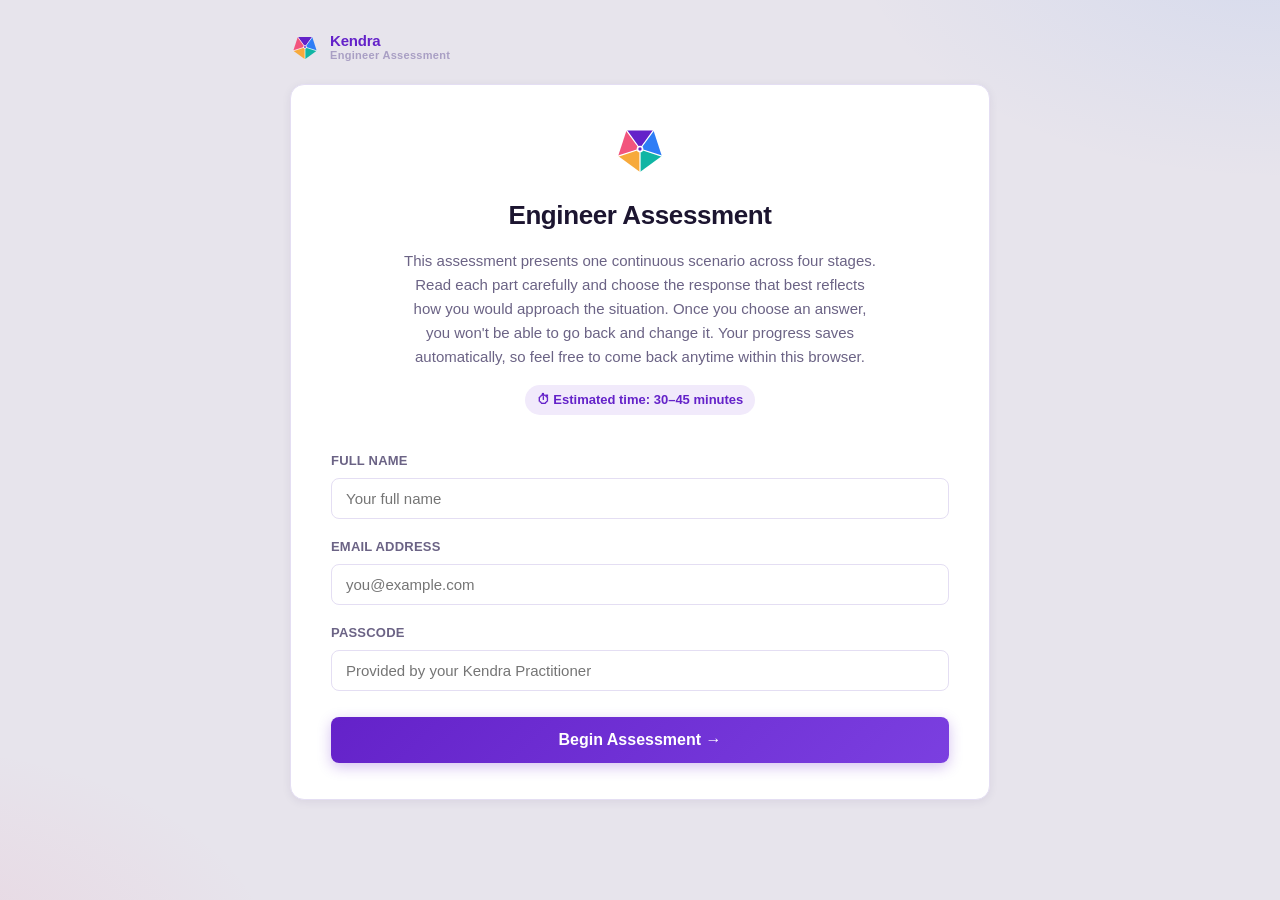
==== scenario-assessment-sunny-bay/index.html @ 3c0d1e3d "Add Sunny Bay Park engineer assessment frontend Content-free public frontend for the new 4-stage/24-" ====
<!DOCTYPE html>
<html lang="en">
<head>
<meta charset="UTF-8">
<meta name="viewport" content="width=device-width, initial-scale=1.0">
<title>Engineer Assessment</title>
<link rel="stylesheet" href="style.css">
</head>
<body>

<!-- Kendra Focal Pentagon mark, shared defs -->
<svg width="0" height="0" style="position:absolute" aria-hidden="true">
  <defs>
    <symbol id="kendra-mark" viewBox="0 0 200 200">
      <path d="M100 100 L51.8 33.7 L148.2 33.7 Z" fill="#6422C9"/>
      <path d="M100 100 L148.2 33.7 L178 125.3 Z" fill="#2E7DF6"/>
      <path d="M100 100 L178 125.3 L100 182 Z" fill="#10B5A4"/>
      <path d="M100 100 L100 182 L22 125.3 Z" fill="#F7A93B"/>
      <path d="M100 100 L22 125.3 L51.8 33.7 Z" fill="#F2547D"/>
      <g stroke="#fff" stroke-width="4.5" stroke-linecap="round">
        <line x1="100" y1="100" x2="51.8" y2="33.7"/>
        <line x1="100" y1="100" x2="148.2" y2="33.7"/>
        <line x1="100" y1="100" x2="178" y2="125.3"/>
        <line x1="100" y1="100" x2="100" y2="182"/>
        <line x1="100" y1="100" x2="22" y2="125.3"/>
      </g>
      <circle cx="100" cy="100" r="12" fill="#fff"/>
      <circle cx="100" cy="100" r="6" fill="#6422C9"/>
    </symbol>
  </defs>
</svg>

<div class="app-shell">

  <div class="app-header">
    <svg width="30" height="30" viewBox="0 0 200 200"><use href="#kendra-mark"/></svg>
    <div class="app-header-text">
      <div class="app-header-title">Kendra</div>
      <div class="app-header-sub">Engineer Assessment</div>
    </div>
  </div>

  <!-- ── WELCOME ── -->
  <div id="screen-welcome" class="screen active">
    <div class="card">
      <div class="welcome-header">
        <div class="icon"><svg class="kendra-mark" width="56" height="56" viewBox="0 0 200 200"><use href="#kendra-mark"/></svg></div>
        <h1>Engineer Assessment</h1>
        <p>This assessment presents one continuous scenario across four stages. Read each part carefully and choose the response that best reflects how you would approach the situation. Once you choose an answer, you won't be able to go back and change it. Your progress saves automatically, so feel free to come back anytime within this browser.</p>
        <div class="time-badge">⏱ Estimated time: 30–45 minutes</div>
      </div>

      <div class="resume-notice" id="resume-notice">
        <strong>Welcome back!</strong> You have a saved session, your progress has been restored. You can continue where you left off.
      </div>

      <div class="load-error" id="load-error"></div>

      <div class="field">
        <label for="input-name">Full Name</label>
        <input type="text" id="input-name" placeholder="Your full name" autocomplete="name">
        <div class="field-error" id="error-name">Please enter your name.</div>
      </div>
      <div class="field">
        <label for="input-email">Email Address</label>
        <input type="email" id="input-email" placeholder="you@example.com" autocomplete="email">
        <div class="field-error" id="error-email">Please enter a valid email address.</div>
      </div>
      <div class="field" id="field-passcode">
        <label for="input-passcode">Passcode</label>
        <input type="password" id="input-passcode" placeholder="Provided by your Kendra Practitioner" autocomplete="off">
        <div class="field-error" id="error-passcode">Please enter the passcode.</div>
      </div>

      <button class="btn btn-primary" id="btn-begin">
        <span id="begin-label">Begin Assessment →</span>
        <span class="spinner" id="begin-spinner"></span>
      </button>
    </div>
  </div>

  <!-- ── SCENARIO (rendered dynamically) ── -->
  <div id="screen-scenario" class="screen">
    <!-- populated by JS -->
  </div>

  <!-- ── REVIEW ── -->
  <div id="screen-review" class="screen">
    <div class="card">
      <div class="review-header">
        <h2 id="review-greeting">Almost done!</h2>
        <p>Please review your answers below before submitting.</p>
      </div>
      <div id="review-scenarios-list"></div>
      <div class="review-info" id="review-identity"></div>
      <div class="review-warning" id="review-skipped-warning"></div>
      <div style="margin-top:28px;">
        <p style="font-size:13px;color:var(--text-muted);margin-bottom:12px;">Once submitted, your answers cannot be changed.</p>
        <button class="btn btn-primary" id="btn-submit">
          <span id="submit-label">Submit Assessment</span>
          <span class="spinner" id="submit-spinner"></span>
        </button>
        <div class="submit-error" id="submit-error">
          Something went wrong submitting your responses. Please try again, or contact the assessment administrator.
        </div>
      </div>
    </div>
  </div>

  <!-- ── THANK YOU ── -->
  <div id="screen-thankyou" class="screen">
    <div class="card">
      <div class="thankyou-center">
        <div class="confetti-field" id="confetti-field"></div>
        <div class="thankyou-icon"><svg width="64" height="64" viewBox="0 0 200 200"><use href="#kendra-mark"/></svg></div>
        <h2 id="thankyou-name">Thank you!</h2>
        <p>Your responses have been submitted.<br>You'll hear from us soon.</p>
      </div>
    </div>
  </div>

</div><!-- /app-shell -->

<!-- ── Image lightbox (click-to-enlarge the top question image) ── -->
<div class="image-lightbox" id="image-lightbox" aria-hidden="true">
  <div id="image-lightbox-content"></div>
</div>

<script src="app.js"></script>
</body>
</html>
---- scenario-assessment-sunny-bay/style.css ----
/* ── Reset & base ── */
*, *::before, *::after { box-sizing: border-box; margin: 0; padding: 0; }

:root {
  /* Kendra brand, Focal Five */
  --k-purple: #6422C9;
  --k-blue:   #2E7DF6;
  --k-teal:   #10B5A4;
  --k-gold:   #F7A93B;
  --k-coral:  #F2547D;

  --bg: #E7E4EC;
  --surface: #FFFFFF;
  --border: #E4DEF3;
  --text-primary: #1C1530;
  --text-secondary: #6B6385;
  --text-muted: #A99FC4;
  --accent: #6422C9;
  --accent-hover: #4E1AA0;
  --accent-light: #F1EAFB;
  --success: #10B5A4;
  --success-light: #E3F7F4;
  --warning: #C97A0E;
  --warning-light: #FDF0DA;
  --skip-color: #8B81AB;
  --skipped-bg: #F3F0FA;
  --radius: 14px;
  --radius-sm: 8px;
  --shadow: 0 1px 3px rgba(38,18,80,.08), 0 4px 20px rgba(38,18,80,.07);
  --shadow-card: 0 2px 10px rgba(38,18,80,.07);
  --font: 'Plus Jakarta Sans', -apple-system, BlinkMacSystemFont, 'Segoe UI', sans-serif;
  --mono: 'JetBrains Mono', 'Fira Code', monospace;
  --transition: 180ms cubic-bezier(.4,0,.2,1);
}

@import url('https://fonts.googleapis.com/css2?family=Plus+Jakarta+Sans:wght@500;600;700;800&display=swap');

html { scroll-behavior: smooth; }

body {
  font-family: var(--font);
  background:
    radial-gradient(720px 420px at 100% -8%, rgba(46,125,246,.10), transparent 60%),
    radial-gradient(640px 380px at -8% 108%, rgba(242,84,125,.10), transparent 60%),
    var(--bg);
  background-attachment: fixed;
  color: var(--text-primary);
  min-height: 100vh;
  line-height: 1.6;
  font-size: 15px;
  -webkit-font-smoothing: antialiased;
}

@media (prefers-reduced-motion: reduce) {
  *, *::before, *::after { animation-duration: .001ms !important; animation-iteration-count: 1 !important; transition-duration: .001ms !important; scroll-behavior: auto !important; }
}

/* ── Kendra pentagon mark (shared defs) ── */
.kendra-mark { display: block; }
@keyframes markPulse {
  0%, 100% { transform: scale(1) rotate(0deg); }
  50% { transform: scale(1.05) rotate(3deg); }
}
@keyframes fadeInUp {
  from { opacity: 0; transform: translateY(14px); }
  to   { opacity: 1; transform: translateY(0); }
}
@keyframes popIn {
  0% { opacity: 0; transform: scale(.85); }
  60% { opacity: 1; transform: scale(1.04); }
  100% { transform: scale(1); }
}
@keyframes confettiFall {
  0%   { transform: translateY(-20px) rotate(0deg); opacity: 1; }
  100% { transform: translateY(240px) rotate(280deg); opacity: 0; }
}

/* ── Layout shell ── */
.app-shell {
  max-width: 740px;
  margin: 0 auto;
  padding: 32px 20px 80px;
}

/* ── Persistent Kendra header ── */
.app-header {
  display: flex;
  align-items: center;
  gap: 10px;
  margin-bottom: 22px;
}
.app-header svg { flex-shrink: 0; }
.app-header-text { display: flex; flex-direction: column; line-height: 1.15; }
.app-header-title {
  font-size: 15px;
  font-weight: 800;
  letter-spacing: -.2px;
  color: var(--k-purple);
}
.app-header-sub {
  font-size: 11px;
  font-weight: 600;
  letter-spacing: .3px;
  color: var(--text-muted);
}

/* ── Screen visibility ── */
.screen { display: none; }
.screen.active { display: block; }

/* ── Card ── */
.card {
  background: var(--surface);
  border: 1px solid var(--border);
  border-radius: var(--radius);
  box-shadow: var(--shadow-card);
  padding: 36px 40px;
  margin-bottom: 20px;
  animation: fadeInUp 420ms cubic-bezier(.4,0,.2,1) both;
}
@media (max-width: 600px) {
  .card { padding: 24px 20px; }
}

/* ── Welcome screen ── */
.welcome-header {
  text-align: center;
  margin-bottom: 36px;
}
.welcome-header .icon {
  margin-bottom: 18px;
  display: flex;
  justify-content: center;
}
.welcome-header .icon svg {
  animation: markPulse 3.6s ease-in-out infinite;
}
.welcome-header h1 {
  font-size: 26px;
  font-weight: 700;
  letter-spacing: -.4px;
  color: var(--text-primary);
  margin-bottom: 12px;
}
.welcome-header p {
  color: var(--text-secondary);
  font-size: 15px;
  max-width: 480px;
  margin: 0 auto 16px;
}
.time-badge {
  display: inline-flex;
  align-items: center;
  gap: 6px;
  background: var(--accent-light);
  color: var(--accent);
  font-size: 13px;
  font-weight: 600;
  padding: 5px 12px;
  border-radius: 20px;
}
.resume-notice {
  background: var(--warning-light);
  border: 1px solid #F3D391;
  border-radius: var(--radius-sm);
  padding: 12px 16px;
  font-size: 13px;
  color: var(--warning);
  margin-bottom: 20px;
  display: none;
}
.resume-notice.visible { display: block; }

/* ── Form fields ── */
.field { margin-bottom: 18px; }
.field label {
  display: block;
  font-size: 13px;
  font-weight: 600;
  color: var(--text-secondary);
  margin-bottom: 6px;
  letter-spacing: .2px;
  text-transform: uppercase;
}
.field input {
  width: 100%;
  padding: 11px 14px;
  border: 1.5px solid var(--border);
  border-radius: var(--radius-sm);
  font-size: 15px;
  font-family: var(--font);
  color: var(--text-primary);
  background: var(--surface);
  outline: none;
  transition: border-color var(--transition), box-shadow var(--transition);
}
.field input:focus {
  border-color: var(--accent);
  box-shadow: 0 0 0 3px rgba(100,34,201,.14);
}
.field input.error { border-color: #DC2626; }
.field-error {
  font-size: 12px;
  color: #DC2626;
  margin-top: 4px;
  display: none;
}
.field-error.visible { display: block; }

/* ── Buttons ── */
.btn {
  display: inline-flex;
  align-items: center;
  justify-content: center;
  gap: 8px;
  padding: 12px 24px;
  border-radius: var(--radius-sm);
  font-size: 15px;
  font-weight: 600;
  font-family: var(--font);
  cursor: pointer;
  border: none;
  transition: all var(--transition);
  text-decoration: none;
}
.btn-primary {
  background: linear-gradient(135deg, var(--k-purple), #7B3FE0);
  color: #fff;
  width: 100%;
  margin-top: 8px;
  padding: 14px 24px;
  font-size: 16px;
  box-shadow: 0 4px 14px rgba(100,34,201,.28);
}
.btn-primary:hover {
  background: linear-gradient(135deg, var(--accent-hover), var(--k-purple));
  box-shadow: 0 6px 18px rgba(100,34,201,.36);
  transform: translateY(-1px);
}
.btn-primary:active { transform: translateY(0); }
.btn-primary:disabled {
  opacity: .5;
  cursor: not-allowed;
  transform: none;
}
.btn-secondary {
  background: transparent;
  color: var(--text-secondary);
  border: 1.5px solid var(--border);
  padding: 10px 20px;
}
.btn-secondary:hover {
  background: var(--bg);
  color: var(--text-primary);
}
.btn-ghost {
  background: transparent;
  color: var(--text-muted);
  padding: 6px 12px;
  font-size: 13px;
  border: none;
}
.btn-ghost:hover { color: var(--text-secondary); }

/* ── Scenario screen ── */
.scenario-topbar {
  display: flex;
  align-items: center;
  justify-content: space-between;
  margin-bottom: 24px;
}
.progress-dots {
  display: flex;
  align-items: center;
  gap: 8px;
}
.dot {
  width: 10px;
  height: 10px;
  border-radius: 50%;
  background: var(--border);
  transition: all var(--transition);
}
.dot.completed { background: var(--dot-color, var(--accent)); }
.dot.current {
  background: var(--dot-color, var(--accent));
  box-shadow: 0 0 0 3px color-mix(in srgb, var(--dot-color, var(--accent)) 22%, transparent);
  width: 13px;
  height: 13px;
  animation: markPulse 1.8s ease-in-out infinite;
}
/* Focal Five, each stage dot takes its own brand colour */
.dot:nth-child(1) { --dot-color: var(--k-purple); }
.dot:nth-child(2) { --dot-color: var(--k-blue); }
.dot:nth-child(3) { --dot-color: var(--k-teal); }
.dot:nth-child(4) { --dot-color: var(--k-gold); }
.dot:nth-child(5) { --dot-color: var(--k-coral); }
.scenario-label {
  font-size: 13px;
  color: var(--text-muted);
  font-weight: 500;
}
.save-exit-btn {
  font-size: 13px;
  font-weight: 700;
  color: var(--accent);
  background: var(--accent-light);
  border: 1.5px solid color-mix(in srgb, var(--accent) 28%, transparent);
  border-radius: var(--radius-sm);
  padding: 7px 16px;
  cursor: pointer;
  font-family: var(--font);
  transition: all var(--transition);
}
.save-exit-btn:hover {
  color: #fff;
  background: var(--accent);
  border-color: var(--accent);
}

/* ── Scenario card ── */
.scenario-image {
  width: 100%;
  height: 200px;
  object-fit: cover;
  border-radius: var(--radius);
  margin-bottom: 20px;
  background: var(--border);
  display: block;
}
.scenario-image-placeholder {
  width: 100%;
  height: 200px;
  border-radius: var(--radius);
  background: linear-gradient(135deg, var(--scenario-color, var(--k-purple)) 0%, color-mix(in srgb, var(--scenario-color, var(--k-purple)) 55%, #fff) 100%);
  margin-bottom: 20px;
  display: flex;
  align-items: center;
  justify-content: center;
  color: #fff;
  font-size: 40px;
  filter: drop-shadow(0 4px 10px rgba(0,0,0,.12));
}
.scenario-title {
  font-size: 18px;
  font-weight: 700;
  color: var(--text-primary);
  margin-bottom: 12px;
  letter-spacing: -.2px;
}
.scenario-context {
  font-size: 14px;
  color: var(--text-secondary);
  line-height: 1.7;
}

/* ── Question progress bar ── */
.q-progress-track {
  width: 100%;
  height: 6px;
  background: var(--border);
  border-radius: 4px;
  overflow: hidden;
  margin-bottom: 22px;
}
.q-progress-fill {
  height: 100%;
  border-radius: 4px;
  background: linear-gradient(90deg, var(--scenario-color, var(--k-purple)), color-mix(in srgb, var(--scenario-color, var(--k-purple)) 60%, #fff));
  transition: width 420ms cubic-bezier(.4,0,.2,1);
}

/* ── Questions ── */
.questions-section {
  margin-top: 0;
}
.question-block {
  padding: 0;
  animation: fadeInUp 380ms cubic-bezier(.4,0,.2,1) both;
}
.options-list.locked {
  pointer-events: none;
  opacity: .75;
}
.question-header {
  display: flex;
  align-items: flex-start;
  justify-content: space-between;
  gap: 12px;
  margin-bottom: 16px;
}
.question-number {
  font-size: 11px;
  font-weight: 700;
  letter-spacing: .6px;
  text-transform: uppercase;
  color: var(--text-muted);
  white-space: nowrap;
  padding-top: 2px;
}
.question-text {
  font-size: 15px;
  font-weight: 500;
  color: var(--text-primary);
  line-height: 1.6;
  flex: 1;
}
.skip-btn {
  font-size: 12px;
  font-weight: 500;
  color: var(--text-muted);
  background: none;
  border: none;
  cursor: pointer;
  font-family: var(--font);
  padding: 2px 0;
  white-space: nowrap;
  text-decoration: underline;
  text-underline-offset: 2px;
  transition: color var(--transition);
  flex-shrink: 0;
}
.skip-btn:hover { color: var(--text-secondary); }
.skip-btn:disabled { opacity: .6; cursor: default; text-decoration: none; }

/* ── Answer options ── */
.options-list {
  display: flex;
  flex-direction: column;
  gap: 8px;
}
.option-label {
  display: flex;
  align-items: flex-start;
  gap: 12px;
  padding: 12px 14px;
  border: 1.5px solid var(--border);
  border-radius: var(--radius-sm);
  cursor: pointer;
  transition: all var(--transition);
  user-select: none;
}
.option-label:hover {
  border-color: var(--accent);
  background: var(--accent-light);
  transform: translateX(2px);
}
.option-letter {
  font-size: 12px;
  font-weight: 700;
  color: var(--text-muted);
  background: var(--bg);
  border: 1.5px solid var(--border);
  border-radius: 50%;
  width: 24px;
  height: 24px;
  display: flex;
  align-items: center;
  justify-content: center;
  flex-shrink: 0;
  transition: all var(--transition);
  margin-top: 1px;
}
.option-text {
  font-size: 14px;
  color: var(--text-primary);
  line-height: 1.55;
  flex: 1;
}
/* Selected state */
.option-label.selected {
  border-color: var(--accent);
  background: var(--accent-light);
  box-shadow: 0 2px 10px rgba(100,34,201,.12);
}
.option-label.selected .option-letter {
  background: linear-gradient(135deg, var(--k-purple), var(--k-blue));
  border-color: var(--accent);
  color: #fff;
  animation: popIn 320ms cubic-bezier(.34,1.56,.64,1);
}

/* ── Scenario nav ── */
.scenario-nav {
  display: flex;
  align-items: center;
  justify-content: space-between;
  margin-top: 32px;
  padding-top: 24px;
  border-top: 1px solid var(--border);
}

/* ── Review screen ── */
.review-header {
  margin-bottom: 28px;
}
.review-header h2 {
  font-size: 22px;
  font-weight: 700;
  margin-bottom: 6px;
}
.review-header p {
  color: var(--text-secondary);
  font-size: 14px;
}
.review-scenario-row {
  display: flex;
  align-items: center;
  justify-content: space-between;
  padding: 14px 0;
  border-bottom: 1px solid var(--border);
}
.review-scenario-row:last-child { border-bottom: none; }
.review-scenario-name {
  font-size: 14px;
  font-weight: 500;
  color: var(--text-primary);
}
.review-scenario-count {
  font-size: 13px;
  color: var(--text-secondary);
}
.review-check { font-size: 16px; }
.review-info {
  background: var(--bg);
  border-radius: var(--radius-sm);
  padding: 14px 16px;
  margin-top: 20px;
  font-size: 13px;
  color: var(--text-secondary);
}
.review-info strong { color: var(--text-primary); }
.review-warning {
  background: var(--warning-light);
  border: 1px solid #F3D391;
  border-radius: var(--radius-sm);
  padding: 12px 16px;
  margin-top: 16px;
  font-size: 13px;
  color: var(--warning);
  display: none;
}
.review-warning.visible { display: block; }
.submit-note {
  font-size: 12px;
  color: var(--text-muted);
  text-align: center;
  margin-top: 12px;
}

/* ── Spinner ── */
.spinner {
  display: none;
  width: 18px;
  height: 18px;
  border: 2px solid rgba(255,255,255,.3);
  border-top-color: #fff;
  border-radius: 50%;
  animation: spin .7s linear infinite;
}
.spinner.visible { display: inline-block; }
@keyframes spin { to { transform: rotate(360deg); } }

/* ── Thank you screen ── */
.thankyou-center {
  text-align: center;
  padding: 40px 20px;
  position: relative;
  overflow: hidden;
}
.thankyou-icon {
  margin-bottom: 20px;
  display: flex;
  justify-content: center;
}
.thankyou-icon svg { animation: popIn 560ms cubic-bezier(.34,1.56,.64,1); }
.thankyou-center h2 {
  font-size: 24px;
  font-weight: 700;
  margin-bottom: 10px;
}
.thankyou-center p {
  color: var(--text-secondary);
  font-size: 15px;
}
.confetti-field {
  position: absolute;
  inset: 0;
  pointer-events: none;
  overflow: hidden;
}
.confetti-piece {
  position: absolute;
  top: -20px;
  width: 8px;
  height: 8px;
  border-radius: 2px;
  animation: confettiFall linear forwards;
}

/* ── Error state ── */
.submit-error {
  background: #FEF2F2;
  border: 1px solid #FECACA;
  border-radius: var(--radius-sm);
  padding: 12px 16px;
  font-size: 13px;
  color: #DC2626;
  margin-top: 12px;
  display: none;
}
.submit-error.visible { display: block; }

/* ── Welcome-screen load state (fetching scenarios from the backend) ── */
.load-error {
  background: #FEF2F2;
  border: 1px solid #FECACA;
  border-radius: var(--radius-sm);
  padding: 12px 16px;
  font-size: 13px;
  color: #DC2626;
  margin-bottom: 16px;
  display: none;
}
.load-error.visible { display: block; }

/* ═══════════════════════════════════════════════════════════════
   Sunny Bay Park additions — everything below is new, nothing
   above this line was changed from the original Scenario
   Assessment's style.css.
   ═══════════════════════════════════════════════════════════════ */

/* Per-question image, same fixed size as the original per-scenario image,
   now wrapped in a clickable button so the screen never reflows whether a
   real image, a stage-colour placeholder, or nothing at all is showing. */
.question-image-btn {
  display: block;
  width: 100%;
  border: none;
  padding: 0;
  margin-bottom: 20px;
  cursor: zoom-in;
  background: none;
  border-radius: var(--radius);
  transition: transform var(--transition), box-shadow var(--transition);
}
.question-image-btn:hover {
  transform: translateY(-1px);
  box-shadow: 0 6px 18px rgba(38,18,80,.16);
}
.question-image-btn:focus-visible {
  outline: 2.5px solid var(--accent);
  outline-offset: 3px;
}
.question-image-btn .scenario-image,
.question-image-btn .scenario-image-placeholder {
  margin-bottom: 0;
}

/* Context table (e.g. Stage 2's ride comparison table) */
.context-table-wrap {
  overflow-x: auto;
  margin: 14px 0;
  border: 1px solid var(--border);
  border-radius: var(--radius-sm);
}
.context-table {
  width: 100%;
  border-collapse: collapse;
  font-size: 13px;
}
.context-table th,
.context-table td {
  text-align: left;
  padding: 9px 12px;
  border-bottom: 1px solid var(--border);
  white-space: nowrap;
}
.context-table tr:last-child th,
.context-table tr:last-child td {
  border-bottom: none;
}
.context-table th {
  background: var(--bg);
  color: var(--text-secondary);
  font-weight: 700;
  font-size: 11px;
  text-transform: uppercase;
  letter-spacing: .3px;
}
.context-table td { color: var(--text-primary); }

/* Image lightbox (click-to-enlarge) */
.image-lightbox {
  position: fixed;
  inset: 0;
  background: rgba(28,21,48,.72);
  display: none;
  align-items: center;
  justify-content: center;
  padding: 24px;
  z-index: 100;
  cursor: zoom-out;
}
.image-lightbox.visible { display: flex; }
.image-lightbox img {
  max-width: min(90vw, 640px);
  max-height: 80vh;
  border-radius: var(--radius);
  box-shadow: 0 20px 60px rgba(0,0,0,.35);
  display: block;
}
.image-lightbox .image-lightbox-placeholder {
  width: min(90vw, 640px);
  height: min(60vh, 360px);
  border-radius: var(--radius);
  background: linear-gradient(135deg, var(--scenario-color, var(--k-purple)) 0%, color-mix(in srgb, var(--scenario-color, var(--k-purple)) 55%, #fff) 100%);
  display: flex;
  align-items: center;
  justify-content: center;
  color: #fff;
  font-size: 72px;
}
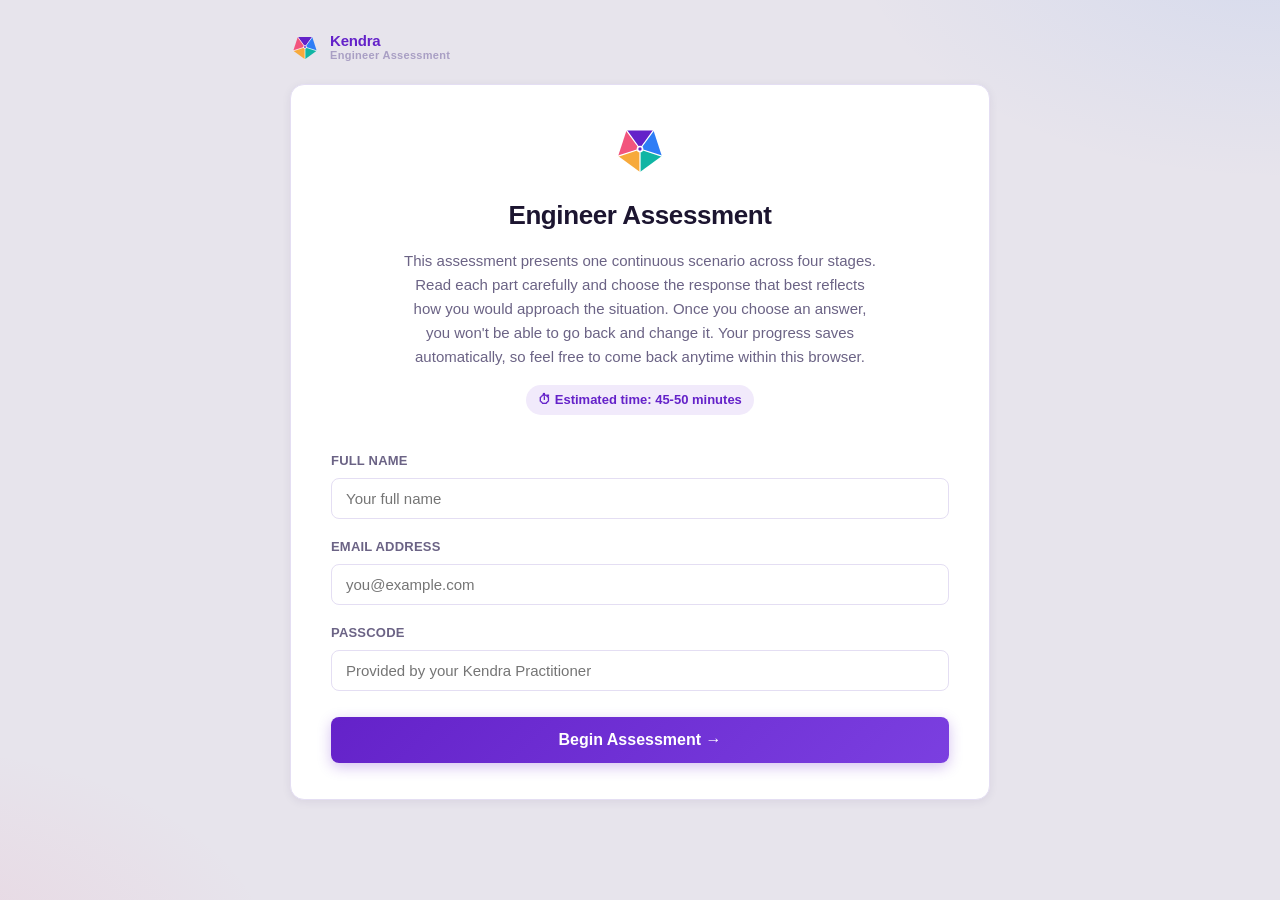
==== commit af501055: "Add Done buttons, skip confirmation, and update scenario time estimate - Add Done button (back to la" ====
--- a/scenario-assessment-sunny-bay/index.html
+++ b/scenario-assessment-sunny-bay/index.html
@@ -3,7 +3,8 @@
 <head>
 <meta charset="UTF-8">
 <meta name="viewport" content="width=device-width, initial-scale=1.0">
-<title>Engineer Assessment</title>
+<title>Kendra Engineer Assessment</title>
+<link rel="icon" type="image/svg+xml" href="favicon.svg">
 <link rel="stylesheet" href="style.css">
 </head>
 <body>
@@ -47,7 +48,7 @@
         <div class="icon"><svg class="kendra-mark" width="56" height="56" viewBox="0 0 200 200"><use href="#kendra-mark"/></svg></div>
         <h1>Engineer Assessment</h1>
         <p>This assessment presents one continuous scenario across four stages. Read each part carefully and choose the response that best reflects how you would approach the situation. Once you choose an answer, you won't be able to go back and change it. Your progress saves automatically, so feel free to come back anytime within this browser.</p>
-        <div class="time-badge">⏱ Estimated time: 30–45 minutes</div>
+        <div class="time-badge">⏱ Estimated time: 45-50 minutes</div>
       </div>
 
       <div class="resume-notice" id="resume-notice">
@@ -115,6 +116,7 @@
         <div class="thankyou-icon"><svg width="64" height="64" viewBox="0 0 200 200"><use href="#kendra-mark"/></svg></div>
         <h2 id="thankyou-name">Thank you!</h2>
         <p>Your responses have been submitted.<br>You'll hear from us soon.</p>
+        <a class="btn btn-primary" href="../" style="margin-top:24px;">Done</a>
       </div>
     </div>
   </div>
--- a/scenario-assessment-sunny-bay/style.css
+++ b/scenario-assessment-sunny-bay/style.css
@@ -321,7 +321,7 @@
 /* ── Scenario card ── */
 .scenario-image {
   width: 100%;
-  height: 200px;
+  aspect-ratio: 3 / 2;
   object-fit: cover;
   border-radius: var(--radius);
   margin-bottom: 20px;
@@ -330,7 +330,7 @@
 }
 .scenario-image-placeholder {
   width: 100%;
-  height: 200px;
+  aspect-ratio: 3 / 2;
   border-radius: var(--radius);
   background: linear-gradient(135deg, var(--scenario-color, var(--k-purple)) 0%, color-mix(in srgb, var(--scenario-color, var(--k-purple)) 55%, #fff) 100%);
   margin-bottom: 20px;
@@ -666,20 +666,30 @@
 }
 .context-table {
   width: 100%;
+  table-layout: fixed;
   border-collapse: collapse;
   font-size: 13px;
 }
 .context-table th,
 .context-table td {
   text-align: left;
-  padding: 9px 12px;
+  padding: 9px 10px;
   border-bottom: 1px solid var(--border);
-  white-space: nowrap;
+  white-space: normal;
+  overflow-wrap: break-word;
 }
 .context-table tr:last-child th,
 .context-table tr:last-child td {
   border-bottom: none;
 }
+/* Column widths tuned for the ride-comparison table's actual content:
+   Cost and Riders/hr are short numbers and don't need much room, so give
+   the freed-up space to Ride, Min. height, and Notes. */
+.context-table th:nth-child(1) { width: 16%; }
+.context-table th:nth-child(2) { width: 9%; }
+.context-table th:nth-child(3) { width: 11%; }
+.context-table th:nth-child(4) { width: 22%; }
+.context-table th:nth-child(5) { width: 42%; }
 .context-table th {
   background: var(--bg);
   color: var(--text-secondary);
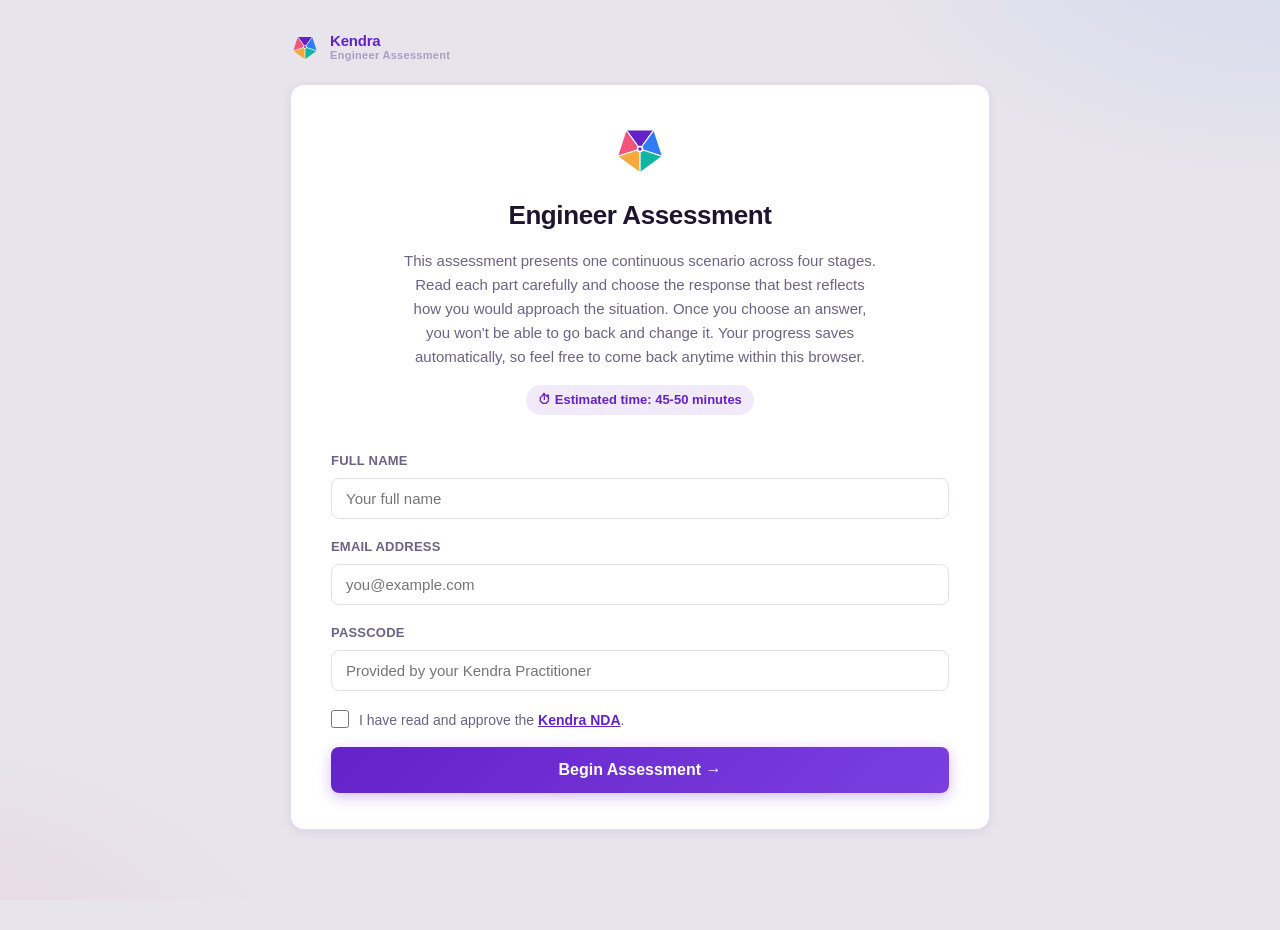
==== commit 4408c9d3: "Add required NDA checkbox, NDA page, and ndaApprovedAt timestamp - Require 'I have read and approve " ====
--- a/scenario-assessment-sunny-bay/index.html
+++ b/scenario-assessment-sunny-bay/index.html
@@ -73,6 +73,14 @@
         <div class="field-error" id="error-passcode">Please enter the passcode.</div>
       </div>
 
+      <div class="nda-check">
+        <label class="nda-label">
+          <input type="checkbox" id="input-nda">
+          <span>I have read and approve the <a href="../nda/" target="_blank" rel="noopener">Kendra NDA</a>.</span>
+        </label>
+        <div class="field-error" id="error-nda">Please approve the Kendra NDA to continue.</div>
+      </div>
+
       <button class="btn btn-primary" id="btn-begin">
         <span id="begin-label">Begin Assessment →</span>
         <span class="spinner" id="begin-spinner"></span>
--- a/scenario-assessment-sunny-bay/style.css
+++ b/scenario-assessment-sunny-bay/style.css
@@ -731,3 +731,49 @@
   color: #fff;
   font-size: 72px;
 }
+
+/* ── Skip confirmation modal ── */
+.modal-overlay {
+  position: fixed;
+  inset: 0;
+  background: rgba(28,21,48,.45);
+  display: flex;
+  align-items: center;
+  justify-content: center;
+  padding: 16px;
+  z-index: 1000;
+}
+.modal {
+  background: #fff;
+  border-radius: var(--radius);
+  box-shadow: 0 12px 40px rgba(38,18,80,.25);
+  padding: 24px;
+  width: 100%;
+  max-width: 380px;
+  font-family: var(--font);
+}
+.modal h3 { font-size: 17px; font-weight: 700; color: var(--text-primary); margin-bottom: 10px; }
+.modal p { font-size: 15px; line-height: 1.5; color: var(--text-secondary); margin-bottom: 20px; }
+.modal-actions { display: flex; justify-content: flex-end; gap: 10px; }
+.modal-actions .btn { width: auto; margin-top: 0; padding: 10px 22px; font-size: 14px; }
+
+/* ── NDA checkbox ── */
+.nda-check { margin: 4px 0 8px; }
+.nda-label {
+  display: flex;
+  align-items: flex-start;
+  gap: 10px;
+  font-size: 14px;
+  color: var(--text-secondary);
+  cursor: pointer;
+}
+.nda-label input {
+  width: 18px;
+  height: 18px;
+  margin-top: 1px;
+  flex-shrink: 0;
+  accent-color: var(--accent);
+  cursor: pointer;
+}
+.nda-label a { color: var(--accent); font-weight: 600; }
+.nda-label a:hover { color: var(--accent-hover); }
